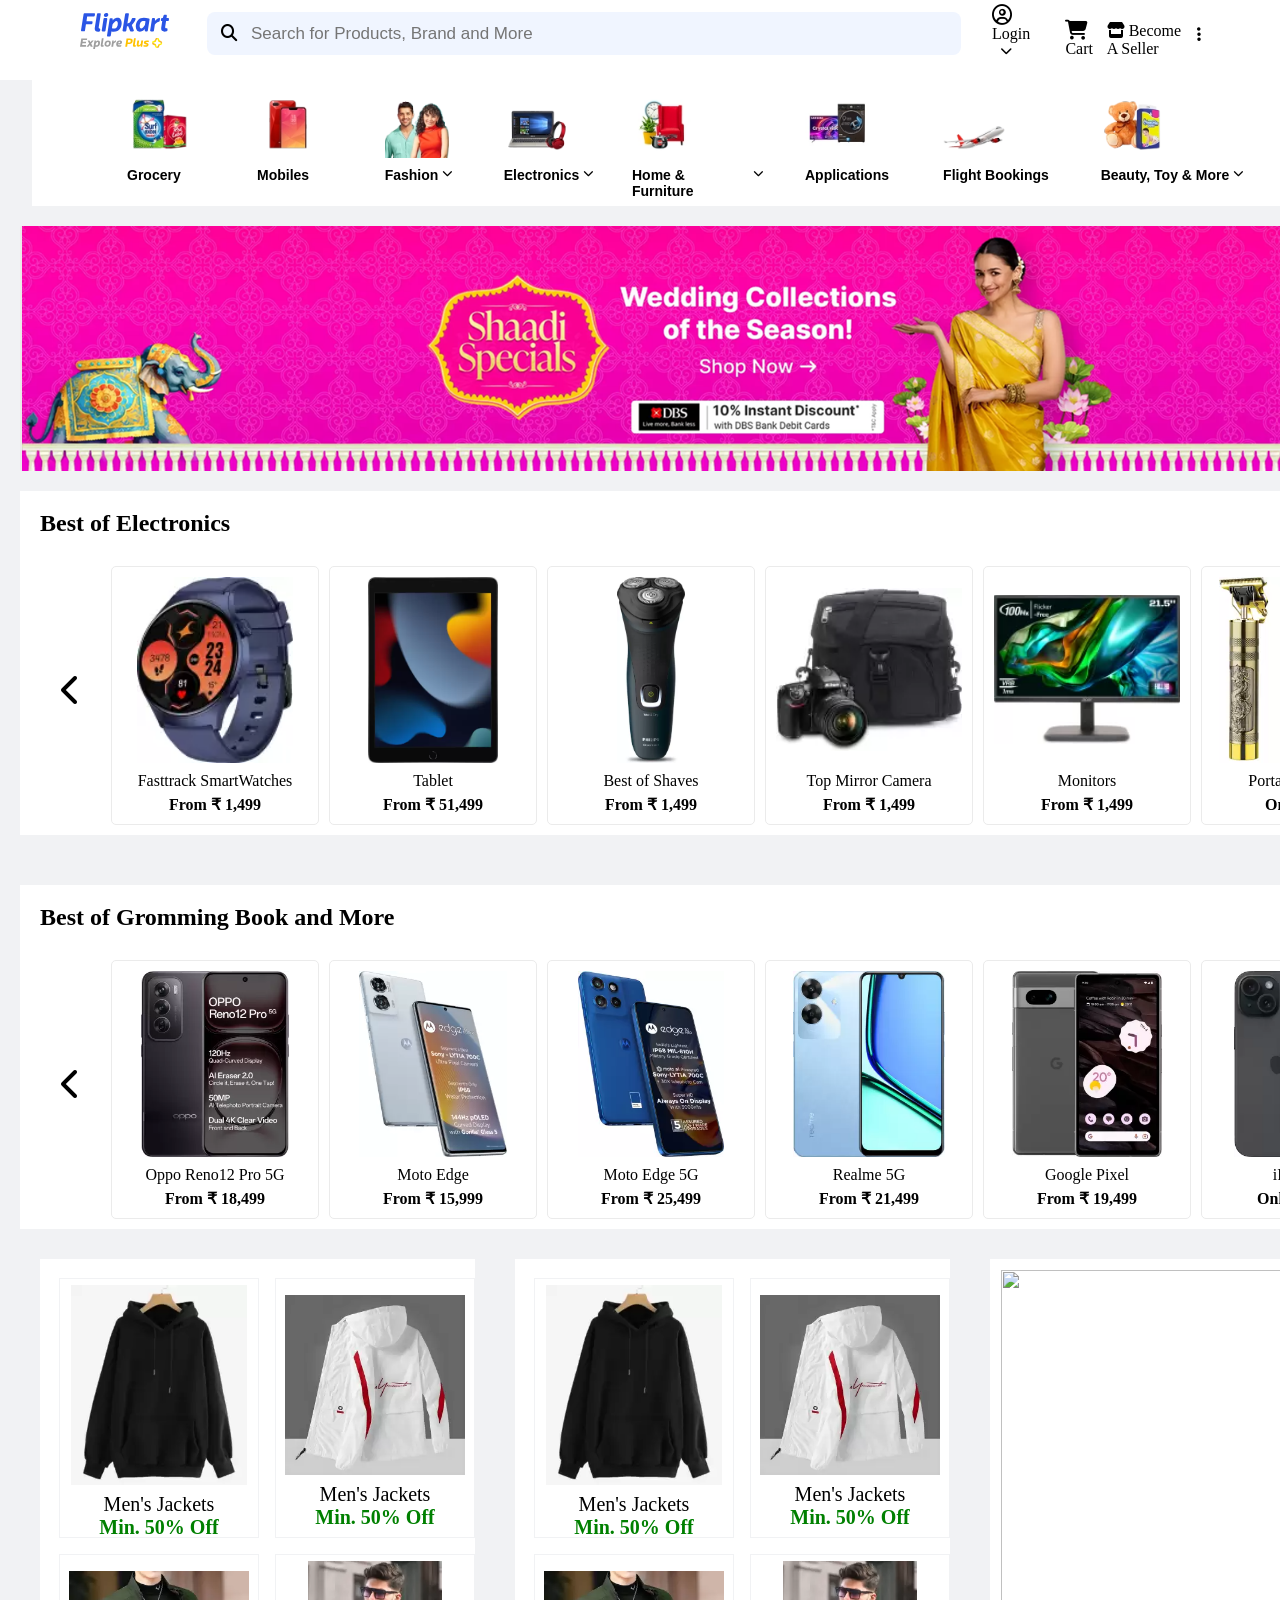
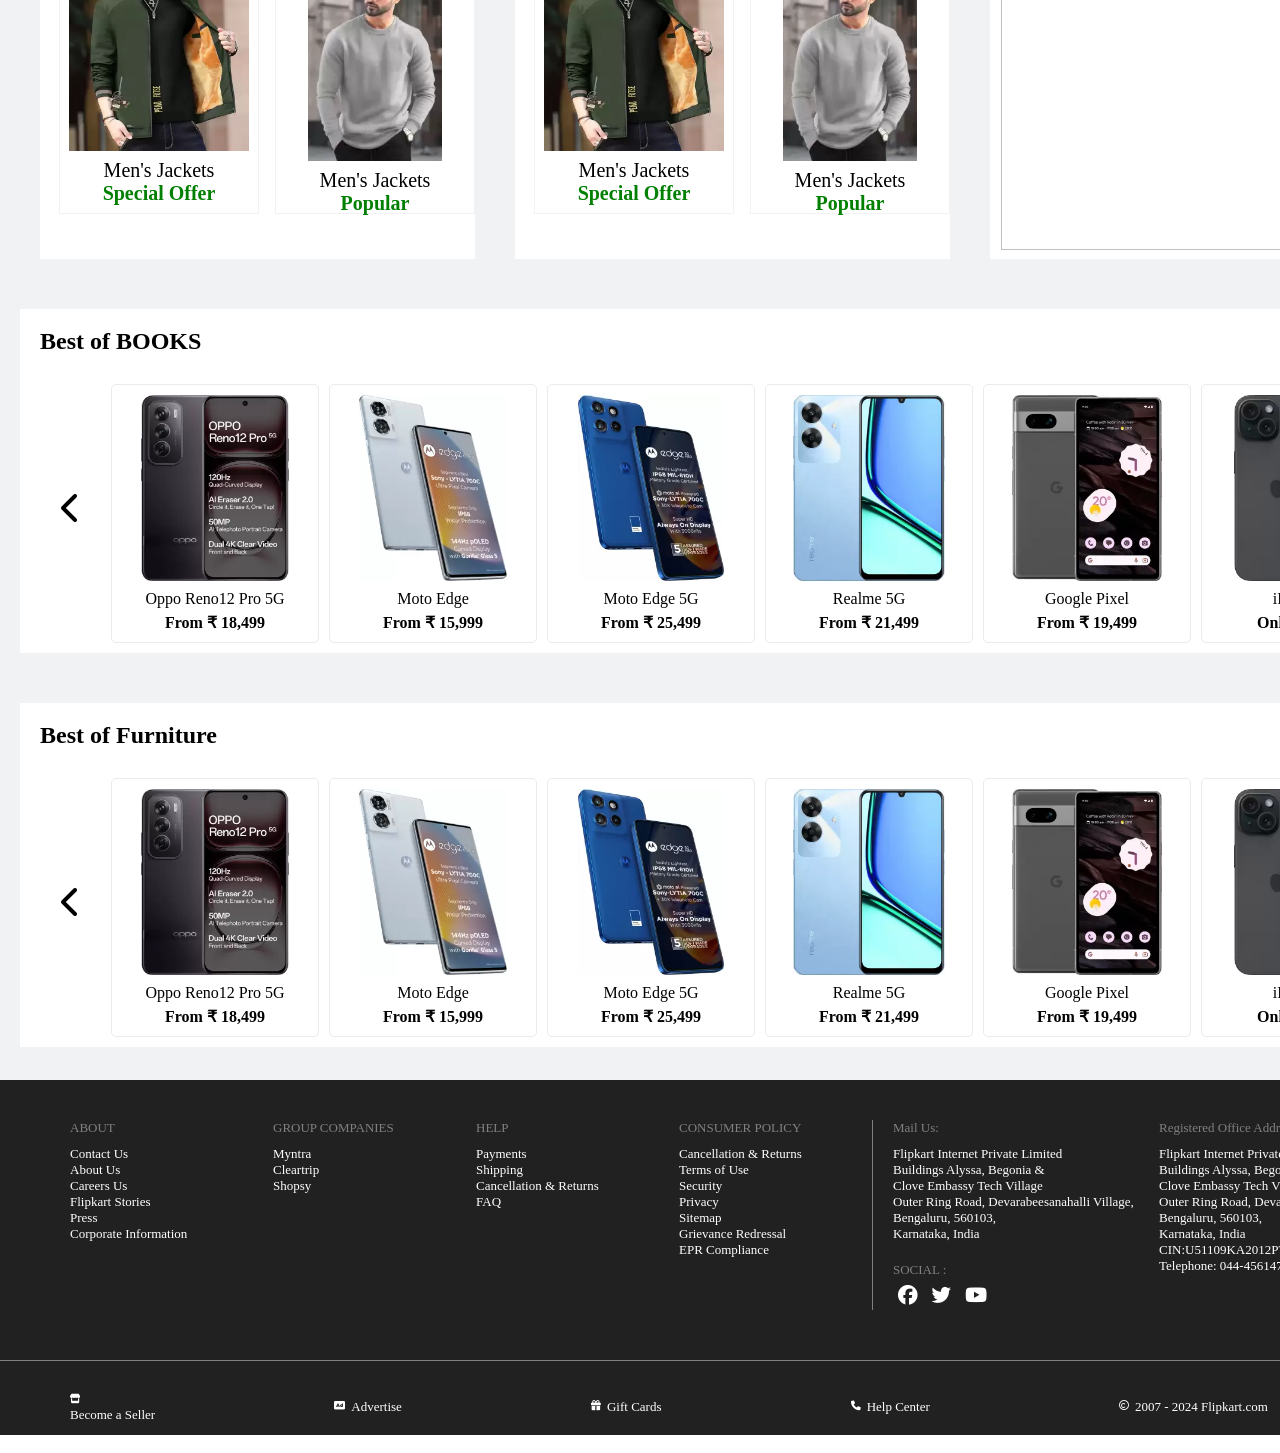
==== index.html @ 36adc791 "Initial commit" ====
<!DOCTYPE html>
<html lang="en">

<head>
    <meta charset="UTF-8">
    <meta name="author" content="PRAJWAL LANJEWAR">
    <meta name="description" content="FLIPKART CLONE">
    <meta name="keywords" content="HTML, CSS, JavaScript">
    <meta name="viewport" content="width=device-width, initial-scale=1.0">

    <link rel="stylesheet" href="https://cdnjs.cloudflare.com/ajax/libs/font-awesome/6.5.1/css/all.min.css"
        integrity="sha512-DTOQO9RWCH3ppGqcWaEA1BIZOC6xxalwEsw9c2QQeAIftl+Vegovlnee1c9QX4TctnWMn13TZye+giMm8e2LwA=="
        crossorigin="anonymous" referrerpolicy="no-referrer" />



    <link rel="icon" href="img/flipkart-round-logo-icon-transparent.png" type="image/x-icon">
    <link rel="stylesheet" href="style.css">
    <title>Online Shopping Site for Mobiles, Electronics, Furniture, Grocery, Lifestyle, Books &amp; More. Best Offers!
    </title>
</head>

<body>
    <!-- HEADER  -->
    <header>
        <div class="nav-bar">
            <div class="nav-bar1">
                <a href="index.html"><img src="img/nav-bar1.svg" alt=""></a>
            </div>
            <div class="nav-search">
                <button><i class="fa-solid fa-magnifying-glass fa-lg"></i></button>
                <input id="nav-search-bar" type="text" placeholder="Search for Products, Brand and More "></input>
            </div>

            <div class="nav-login">
                
                <a href="Login.html"><i class="fa-regular fa-circle-user fa-lg" style="
                    margin: 0PX 8PX 0PX 0PX;"></i>
                Login
                <i class="fa-solid fa-chevron-down fa-xs" style="
                    margin: 0PX 0PX 0PX 8PX; "></i></a>
                    
            </div>
            <div class="nav-cart">
                
                <a href="cart.html"><i class="fa-solid fa-cart-shopping fa-lg"></i>Cart</a>
            </div>
            <div class="nav-seller">
                <a href="seller.html"><i class="fa-solid fa-store"></i>
                Become A Seller</a>
            </div>
            <div class="nav-ellipsis-vertical">
                <i class="fa-solid fa-ellipsis-vertical"></i>

            </div>
        </div>
    </header>

    <!-- MAIN -->
    <main id="main-class">

        <div class="main-items">
            <div class="main-item-list">
                <a href="grocery.html">
                <img src="img/main-item1.png" id="main-item-list1">
                <div>Grocery
                </div></a>
            </div>
            <div class="main-item-list" id="main-item-list2">
                <a href="mobiles.html">
                <img src="img/main-item2.png" alt="">
                <div>Mobiles
                </div>
            </a>
            </div>
            <div class="main-item-list" id="main-item-list3">
                <a href="Fashion.html">
                <img src="img/main-item3.png" alt="">
                <div>Fashion
                    <i class="fa-solid fa-chevron-down fa-xs" style="margin-top: 7px; padding-left: 4px;"></i>
                </div>
                </a>
            </div>
            <div class="main-item-list" id="main-item-list4">
                <a href="electronics.html">
                <img src="img/main-item4.png" alt="">
                <div>Electronics
                    <i class="fa-solid fa-chevron-down fa-xs" style="margin-top: 7px; padding-left: 4px;"></i>
                </div></a>
            </div>
            <div class="main-item-list" id="main-item-list5">
                <a href="homeandfurniture.html">
                <img src="img/main-item5.png" alt="">
                <div> Home & Furniture
                    <i class="fa-solid fa-chevron-down fa-xs" style="margin-top: 7px; padding-left: 3px;"></i>
                </div></a>
            </div>
            <div class="main-item-list" id="main-item-list6">
                <a href="applications.html">
                <img src="img/main-item6.png" alt="">
                <div>Applications
                </div></a>
            </div>
            <div class="main-item-list" id="main-item-list7">
                <a href="flightbooking.html">
                <img src="img/main-item7.png" alt="">
                <div>Flight Bookings
                </div></a>
            </div>
            <div class="main-item-list" id="main-item-list8">
                <a href="beautytoyandmore.html">
                <img src="img/main-item8.png" alt="">
                <div>Beauty, Toy & More
                    <i class="fa-solid fa-chevron-down fa-xs" style="margin-top: 7px; padding-left: 4px;"></i>
                </div></a>
            </div>
            <div class="main-item-list" id="main-item-list9">
                <a href="twowheeler.html">
                <img src="img/main-item9.png" alt="">
                <div>Two Wheeler
                    <i class="fa-solid fa-chevron-down fa-xs" style="margin-top: 7px; padding-left: 4px;"></i>
                </div></a>
            </div>
        </div>


        <!-- IMAGE CAROUSEL -->

        <div class="image-Carousel">
            <div id="image-left">
                <!-- <i class="fa-solid fa-chevron-left fa-2xl" style=" margin: 115px 5px 5px 5px ;"></i> -->

            </div> <img src="img/Carousel1.png" alt="" id="Carousel1">
            <!-- <img src="img/Carousel2.png" alt="" id="Carousel2"> -->
            <!-- <img src="img/Carousel3.png" alt="" id="Carousel3"> -->
            <div id="image-right">
                <!-- <i class="fa-solid fa-chevron-right fa-2xl" style=" margin: 115px 5px 5px 5px ;"></i> -->
            </div>

        </div>


        <!-- BEST OF ELECTRONICS -->

        <div class="electronics">
            <h2>Best of Electronics</h2>
        </div>


        <div class="electronics-items">

            <div>
                <i class="fa-solid fa-chevron-left fa-2xl" style=" margin: 15px 25px 25px 25px ;"></i>
            </div>
            <div class="item">
                <div><img src="img/electronics1.png" alt=""></div>
                <div class="item-text1">Fasttrack SmartWatches</div>
                <div class="item-text2">From &#8377; 1,499</div>
            </div>

            <div class="item">
                <div><img src="img/electronics2.png" alt=""></div>
                <div class="item-text1">Tablet</div>
                <div class="item-text2">From &#8377; 51,499</div>
            </div>

            <div class="item">
                <div><img src="img/electronics3.png" alt=""></div>
                <div class="item-text1">Best of Shaves</div>
                <div class="item-text2">From &#8377; 1,499</div>
            </div>

            <div class="item">
                <div><img src="img/electronics4.png" alt=""></div>
                <div class="item-text1">Top Mirror Camera</div>
                <div class="item-text2">From &#8377; 1,499</div>
            </div>

            <div class="item">
                <div><img src="img/electronics5.png" alt=""></div>
                <div class="item-text1">Monitors</div>
                <div class="item-text2">From &#8377; 1,499</div>
            </div>

            <div class="item">
                <div><img src="img/electronics6.png" alt=""></div>
                <div class="item-text1">Portable Trimmer</div>
                <div class="item-text2">Only &#8377; 4,99</div>
            </div>


            <div>
                <i class="fa-solid fa-chevron-right fa-2xl" style=" margin: 15px 25px 25px 25px ;"></i>
            </div>

        </div>


        <div class="electronics-items-space">

        </div>



        <!-- BEST OF Gromming Book and More -->

        <div class="electronics">
            <h2>Best of Gromming Book and More</h2>
        </div>


        <div class="electronics-items">

            <div>
                <i class="fa-solid fa-chevron-left fa-2xl" style=" margin: 15px 25px 25px 25px ;"></i>
            </div>
            <div class="item">
                <div><img src="img/phone (1).png" alt=""></div>
                <div class="item-text1">Oppo Reno12 Pro 5G</div>
                <div class="item-text2">From &#8377; 18,499</div>
            </div>

            <div class="item">
                <div><img src="img/phone (2).png" alt=""></div>
                <div class="item-text1">Moto Edge</div>
                <div class="item-text2">From &#8377; 15,999</div>
            </div>

            <div class="item">
                <div><img src="img/phone (3).png" alt=""></div>
                <div class="item-text1">Moto Edge 5G</div>
                <div class="item-text2">From &#8377; 25,499</div>
            </div>

            <div class="item">
                <div><img src="img/phone (4).png" alt=""></div>
                <div class="item-text1">Realme 5G</div>
                <div class="item-text2">From &#8377; 21,499</div>
            </div>

            <div class="item">
                <div><img src="img/phone (5).png" alt=""></div>
                <div class="item-text1">Google Pixel</div>
                <div class="item-text2">From &#8377; 19,499</div>
            </div>

            <div class="item">
                <div><img src="img/phone (6).png" alt=""></div>
                <div class="item-text1">iPhone 15</div>
                <div class="item-text2">Only &#8377; 89,999</div>
            </div>


            <div>
                <i class="fa-solid fa-chevron-right fa-2xl" style=" margin: 15px 25px 25px 25px ;"></i>
            </div>

        </div>


        <div class="electronics-items-space"></div>



        <div class="container-three">
            <div class="inner-three">
                <div class="inner-inner">
                    <img src="img/jacket1.png" alt="">
                    <div>Men's Jackets</div>
                    <div class="inner-green">Min. 50% Off</div>
                </div>
                <div class="inner-inner">
                    <img src="img/jacket2.png" alt="">
                    <div>Men's Jackets</div>
                    <div class="inner-green">Special Offer</div>
                </div>
                <div class="inner-inner">
                    <img src="img/jacket3.png" alt="">
                    <div>Men's Jackets</div>
                    <div class="inner-green">Min. 50% Off</div>
                </div>
                <div class="inner-inner">
                    <img src="img/jacket4.png" alt="">
                    <div>Men's Jackets</div>
                    <div class="inner-green">Popular</div>
                </div>
            </div>

            <div class="inner-three">
                <div class="inner-inner">
                    <img src="img/jacket1.png" alt="">
                    <div>Men's Jackets</div>
                    <div class="inner-green">Min. 50% Off</div>
                </div>
                <div class="inner-inner">
                    <img src="img/jacket2.png" alt="">
                    <div>Men's Jackets</div>
                    <div class="inner-green">Special Offer</div>
                </div>
                <div class="inner-inner">
                    <img src="img/jacket3.png" alt="">
                    <div>Men's Jackets</div>
                    <div class="inner-green">Min. 50% Off</div>
                </div>
                <div class="inner-inner">
                    <img src="img/jacket4.png" alt="">
                    <div>Men's Jackets</div>
                    <div class="inner-green">Popular</div>
                </div>

            </div>
            <div class="inner-three">
                <div class="inner-sidebar">
                    <img src="img/furniture.png" alt="">
                </div>
            </div>
        </div>



        <div class="electronics-items-space"></div>


        <!-- BEST OF BOOKS -->

        <div class="electronics">
            <h2>Best of BOOKS</h2>
        </div>


        <div class="electronics-items">

            <div>
                <i class="fa-solid fa-chevron-left fa-2xl" style=" margin: 15px 25px 25px 25px ;"></i>
            </div>
            <div class="item">
                <div><img src="img/phone (1).png" alt=""></div>
                <div class="item-text1">Oppo Reno12 Pro 5G</div>
                <div class="item-text2">From &#8377; 18,499</div>
            </div>

            <div class="item">
                <div><img src="img/phone (2).png" alt=""></div>
                <div class="item-text1">Moto Edge</div>
                <div class="item-text2">From &#8377; 15,999</div>
            </div>

            <div class="item">
                <div><img src="img/phone (3).png" alt=""></div>
                <div class="item-text1">Moto Edge 5G</div>
                <div class="item-text2">From &#8377; 25,499</div>
            </div>

            <div class="item">
                <div><img src="img/phone (4).png" alt=""></div>
                <div class="item-text1">Realme 5G</div>
                <div class="item-text2">From &#8377; 21,499</div>
            </div>

            <div class="item">
                <div><img src="img/phone (5).png" alt=""></div>
                <div class="item-text1">Google Pixel</div>
                <div class="item-text2">From &#8377; 19,499</div>
            </div>

            <div class="item">
                <div><img src="img/phone (6).png" alt=""></div>
                <div class="item-text1">iPhone 15</div>
                <div class="item-text2">Only &#8377; 89,999</div>
            </div>


            <div>
                <i class="fa-solid fa-chevron-right fa-2xl" style=" margin: 15px 25px 25px 25px ;"></i>
            </div>

        </div>

        <div class="electronics-items-space"></div>


        <!-- BEST OF Furniture -->

        <div class="electronics">
            <h2>Best of Furniture</h2>
        </div>


        <div class="electronics-items">

            <div>
                <i class="fa-solid fa-chevron-left fa-2xl" style=" margin: 15px 25px 25px 25px ;"></i>
            </div>
            <div class="item">
                <div><img src="img/phone (1).png" alt=""></div>
                <div class="item-text1">Oppo Reno12 Pro 5G</div>
                <div class="item-text2">From &#8377; 18,499</div>
            </div>

            <div class="item">
                <div><img src="img/phone (2).png" alt=""></div>
                <div class="item-text1">Moto Edge</div>
                <div class="item-text2">From &#8377; 15,999</div>
            </div>

            <div class="item">
                <div><img src="img/phone (3).png" alt=""></div>
                <div class="item-text1">Moto Edge 5G</div>
                <div class="item-text2">From &#8377; 25,499</div>
            </div>

            <div class="item">
                <div><img src="img/phone (4).png" alt=""></div>
                <div class="item-text1">Realme 5G</div>
                <div class="item-text2">From &#8377; 21,499</div>
            </div>

            <div class="item">
                <div><img src="img/phone (5).png" alt=""></div>
                <div class="item-text1">Google Pixel</div>
                <div class="item-text2">From &#8377; 19,499</div>
            </div>

            <div class="item">
                <div><img src="img/phone (6).png" alt=""></div>
                <div class="item-text1">iPhone 15</div>
                <div class="item-text2">Only &#8377; 89,999</div>
            </div>


            <div>
                <i class="fa-solid fa-chevron-right fa-2xl" style=" margin: 15px 25px 25px 25px ;"></i>
            </div>

        </div>





    </main>


    <!-- FOOTER -->
    <footer>


        <div class="footer-first">
            <div class="footer-block">
                <p>ABOUT</p>
                <li> </li>
                <li>Contact Us</li>
                <li>About Us</li>
                <li>Careers Us</li>
                <li>Flipkart Stories</li>
                <li>Press</li>
                <li>Corporate Information</li>
            </div>
            <div class="footer-block">
                <P>GROUP COMPANIES</P>
                <li>Myntra</li>
                <li>Cleartrip</li>
                <li>Shopsy</li>
            </div>
            <div class="footer-block">
                <P>HELP</P>
                <li>Payments</li>
                <li>Shipping</li>
                <li>Cancellation & Returns</li>
                <li>FAQ</li>
            </div>
            <div class="footer-block">
                <P>CONSUMER POLICY</P>
                <li>Cancellation & Returns</li>
                <li>Terms of Use</li>
                <li>Security</li>
                <li>Privacy</li>
                <li>Sitemap</li>
                <li>Grievance Redressal</li>
                <li>EPR Compliance</li>
            </div>
            <div class="footer-block2" id="horizontal-line">
                <P>Mail Us:</P>
                <li>Flipkart Internet Private Limited</li>
                <li>Buildings Alyssa, Begonia &</li>
                <li>Clove Embassy Tech Village</li>
                <li>Outer Ring Road, Devarabeesanahalli Village,</li>
                <li>Bengaluru, 560103,</li>
                <li>Karnataka, India</li>

                <div class="footer-social">
                    <p>SOCIAL :</p>
                    <i class="fa-brands fa-facebook fa-xl"></i>
                    <i class="fa-brands fa-twitter fa-xl"></i>
                    <i class="fa-brands fa-youtube fa-xl"></i>
                </div>
            </div>
            <div class="footer-block2">
                <P>Registered Office Address:</P>
                <li>Flipkart Internet Private Limited</li>
                <li>Buildings Alyssa, Begonia &</li>
                <li>Clove Embassy Tech Village</li>
                <li>Outer Ring Road, Devarabeesanahalli Village,</li>
                <li>Bengaluru, 560103,</li>
                <li>Karnataka, India</li>
                <li>CIN:U51109KA2012PTC066107</li>
                <li>Telephone: 044-45614700/044-67415800</li>
            </div>



        </div>

        <div class="footer-second">
            <div class="second-block">
                <a href="seller.html">
                <i class="fa-solid fa-store fa-xs" style="color: white;"></i>
                <p style="color: white;">Become a Seller</p></a>
            </div>
            <div class="second-block">
                <i class="fa-solid fa-rectangle-ad fa-xs"></i>
                <p>Advertise</p>
            </div>
            <div class="second-block">
                <i class="fa-solid fa-gift fa-xs"></i>
                <p>Gift Cards</p>
            </div>
            <div class="second-block">
                <i class="fa-solid fa-phone fa-xs"></i>
                <p>Help Center</p>
            </div>
            <div class="second-block">
                <i class="fa-regular fa-copyright fa-xs"></i>
                <p>2007 - 2024 Flipkart.com</p>
            </div>
            <div class="second-block"></div>
        </div>
    </footer>
</body>

</html>
---- style.css ----
* {
    margin: 0px;
    padding: 0px;
    box-sizing: border-box;

}

* a{
    text-decoration: none;
    color: black;

}


.nav-bar {
    background-color: white;
    height: 67px;
    width: 100%;
    display: flex;
    align-items: center;
    padding: 12px 65px 12px 12px;
    top: 0px;
    /* justify-content: space-between; */
    font: 16px;
    position: fixed;
}

.nav-bar1 {
    width: 160px;
    height: 45px;
    margin-right: 36px;
    
}

.fa-solid fa-magnifying-glass {
    height: 44px;
    width: 44px;
}

.nav-search {
    display: flex;
    align-items: center;
    justify-content: center;
    height: 43px;
    /* padding-left: 12px; */
    background-color: #f0f5ff;
    border-radius: 8px;
}

.nav-search input {
    border: 1px solid transparent;
    background-color: transparent;
    outline: none;
    border:none;
}

.nav-search button {
    padding: 8px 8px 8px 8px;
    height: 40px;
    width: 44px;
    background-color: transparent;
    border: 1px solid transparent;
}

#nav-search-bar {
    width: 710px;
    height: 40px;
    font-size: 17px;
}

.nav-login {
    display: flex;
    align-items: center;
    border: 1px solid transparent;
    box-sizing: border-box;
    padding: 0px 20px;
    font: 16px inter-regular;
    width: 150px;
    height: 40px;
    margin: 10px;
}

.nav-cart {
    width: 105px;
    height: 24px;
}

.nav-seller {
    width: 195px;
    height: 24px;
}

.nav-ellipsis-vertical {
    width: 81px;
    height: 41px;
    display: flex;
    align-items: center;
    justify-content: center;
}


#main-class {
    background-color: #f1f2f4;
    position: inherit;
    margin-top: 0px;
    padding-left: 20px;
    padding-right: 20px;
    height: 2600px;
}

.main-items {
    background-color: white;
    width: 1455px;
    
    height: 126px;
    margin: 80px 12px 12px 12px;
    padding-top: auto;
    border: 1px solid transparent;
    display: flex;
    align-items: center;
    justify-content: center;
}

.main-item-list {
    width: 130px;
    height: 126px;
    padding: 14px 14px 14px 22px;

    display: flex;
    flex-direction: column;
    align-items: center;

}

#main-item-list5,
#main-item-list7,
#main-item-list9 {
    width: 168px;
    height: 126px;

}

#main-item-list8 {
    width: 185px;
    height: 126px;

}

.main-item-list img {
    width: 64px;
    height: 64px;
}

.main-item-list div {
    margin-top: 5px;
    display: flex;
    font-size: 14px;
    font-weight: bold;
    font-family: Arial, Helvetica, sans-serif;
}


.image-Carousel {
    margin-top: 20px;
    width: 1455px;
    height: 245px;
    display: flex;
}

.image-Carousel #image-left {
    border-radius: 15px 0px 0px 15px;
    border: 1px solid #ebebeb;
}

.image-Carousel #image-right {
    border-radius: 0px 15px 15px 0px;
    border: 1px solid #ebebeb;
}


.electronics {
    width: 1480px;
    height: 64px;
    display: flex;
    align-items: center;
    font-weight: bold;
    background-color: white;
    padding: 10px 10px 10px 20px;
    margin-top: 20px;
}

.electronics-items {
    width: 1480px;
    height: 280px;
    display: flex;
    align-items: center;
    justify-content: center;
    background-color: white;
}

.electronics-items img {
    width: 186px;
    height: 186px;
    object-fit: contain;
}

.item {
    display: flex;
    flex-direction: column;
    margin: 5px;
    border: 1px solid #ebebeb;
    border-radius: 5px;
    padding: 10px;
    align-items: center;
    justify-content: center;
}

.electronics-sidebar {
    display: flex;
    width: 237px;
    height: 360px;
}

.item>.item-text1 {
    margin-top: 5px;
}

.item>.item-text2 {
    margin-top: 5px;
    font-weight: bold;
}

.electronics-items-space {
    height: 30px;
    border: 1px solid transparent;
}




.container-three {
    width: 1480px;
    height: 600px;
    display: flex;
    align-items: center;
    justify-content: center;

}

.container-three>.inner-three {
    display: flex;
    width: 490px;
    height: 600px;
    border: 1px solid white;
    background-color: white;
    margin: 20px;
    padding: 10px;
    flex-direction: column;
    flex-wrap: wrap;
}

.container-three>.inner-three>.inner-inner {
    display: flex;
    flex-direction: column;
    width: 200px;
    height: 260px;
    /* background-color: black; */
    border: 1px solid #f1f2f4;
    margin: 8px;
    justify-content: center;
    align-items: center;
    font-size: 20px;
    padding: 10px;
}

.container-three>.inner-three>.inner-inner>img {
    display: flex;
    width: 180px;
    height: 200px;
    /* background-color: black; */
    /* border: 1px solid white; */
    margin: 8px;

    object-fit: contain;
}

.container-three>.inner-three>.inner-inner>.inner-green {
    color: green;
    font-weight: bold;
}

.inner-three>.inner-sidebar {
    width: 490px;
    height: 600px;
}

.inner-three>.inner-sidebar>img {
    width: 470px;
    height: 580px;
    object-fit: cover;
}


footer {
    height: 355px;
    width: 1521px;
    background-color: #212121;
    color: white;
    font-size: 13px;
}

.footer-first {
    width: 1516px;
    height: 240px;
    padding: 40px 60px 0px 60px;
    display: flex;
}

.footer-first>.footer-block {
    width: 193px;
    height: 205px;
    margin-left: 10px;
}

.footer-first>.footer-block2 {
    width: 287px;
    height: 190px;

}

.footer-first>#horizontal-line {
    border-left: 0.8px solid grey;
    padding: 0px 0px 0px 20px;
}

.footer-first>.footer-block>P {
    COLOR: GRAY;
    margin-bottom: 10PX;
}

.footer-first>.footer-block2>P {
    COLOR: GRAY;
    margin-bottom: 10PX;
}

.footer-first>.footer-block>li {
    list-style-type: none;
}

.footer-first>.footer-block2>li {
    list-style-type: none;
}

.footer-first>.footer-block2>.footer-social {
    margin: 20px 0px 0px 0px;
}

.footer-first>.footer-block2>.footer-social>P {
    COLOR: GRAY;
    margin-bottom: 10PX;
}

.footer-first>.footer-block2>.footer-social>i {

    padding: 5PX;
}

.footer-second {
    margin-top: 40px;
    border-top: 1px solid grey;

    padding: 30px 70px 30px 70px;
    display: flex;
    align-items: center;
    justify-content: space-between;

}

.footer-second>.second-block {
    display: flex;
}

.footer-second>.second-block>i {
    padding: 6px;
}

.footer-second>.second-block>p {

    margin-right: 10px;
}


.nav-login{
    transition: transform 2s;
}

.nav-login:hover{
    border-radius: 10px;
    background-color: #2874f0;
    color: white;
    margin: 10px;
}


/* IMAGE Carousel */

#Carousel2{
    display: none;
}
#Carousel3{
    display: none;
}
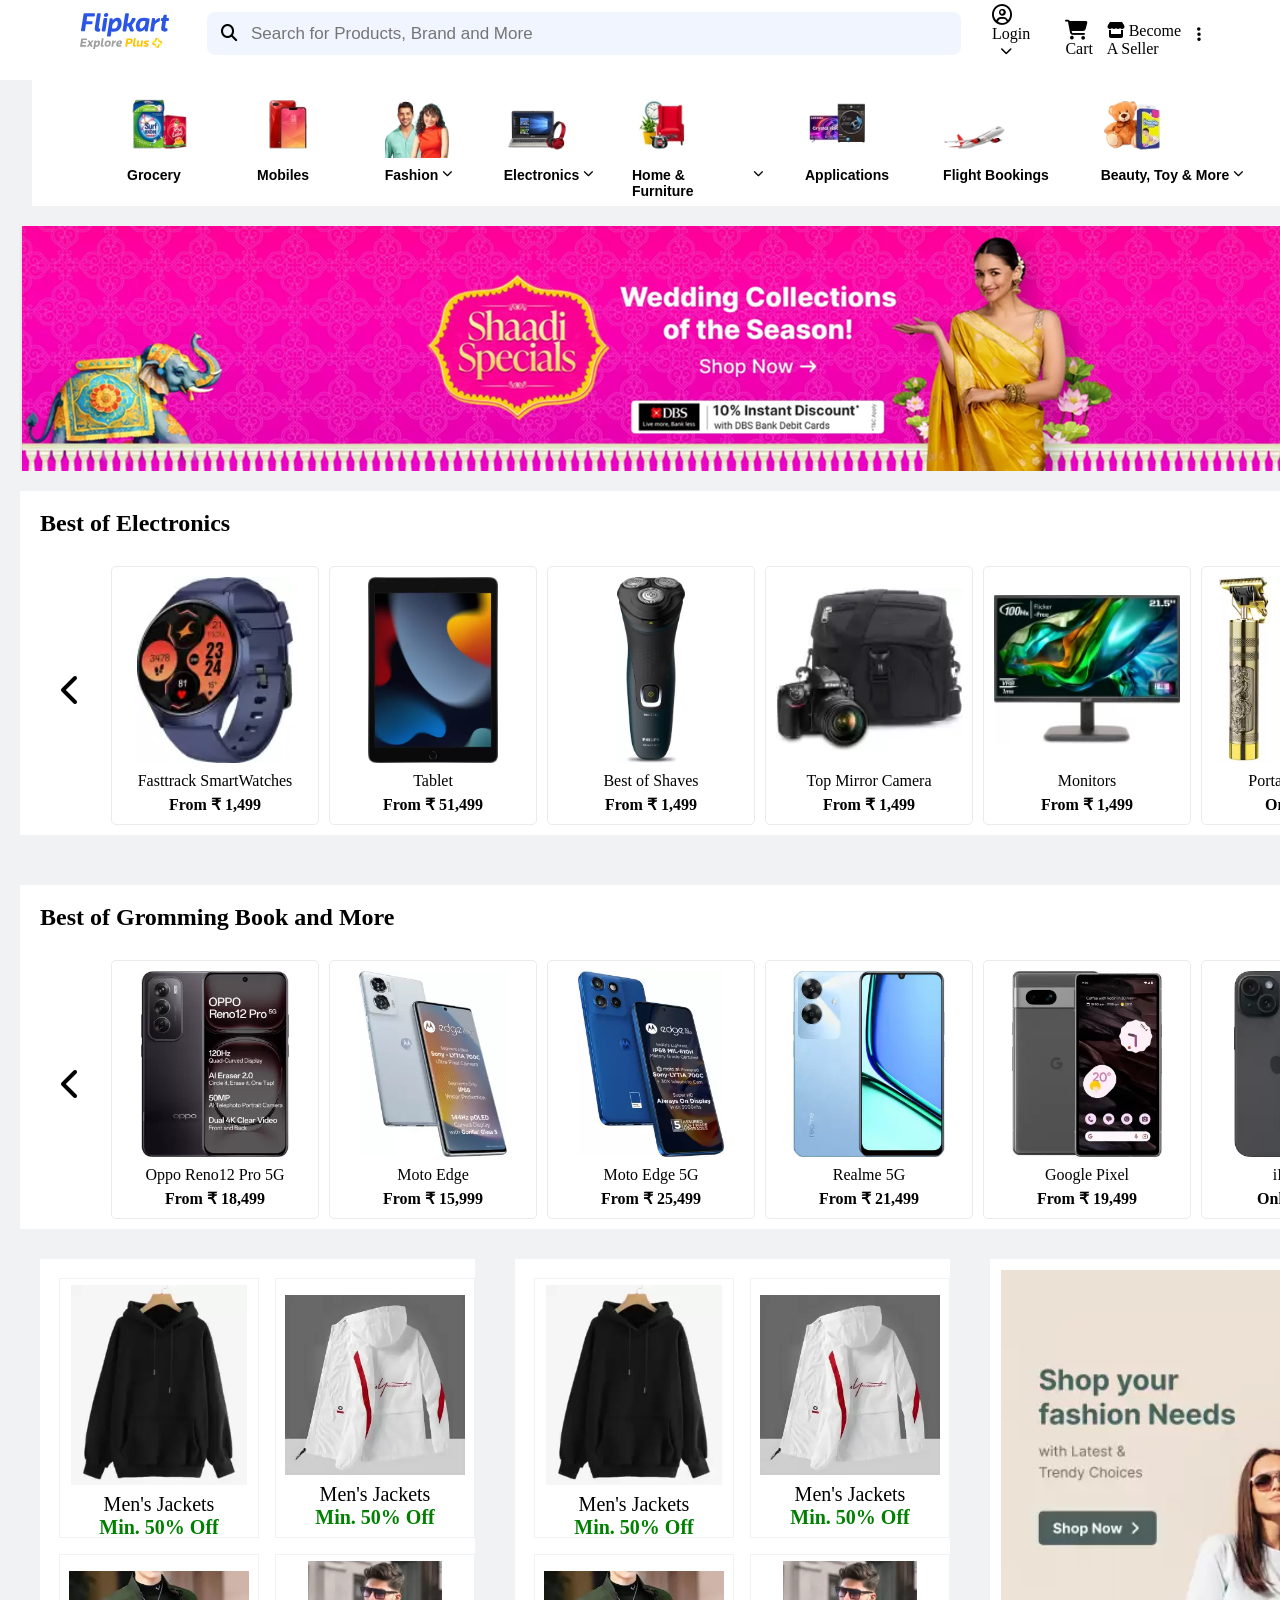
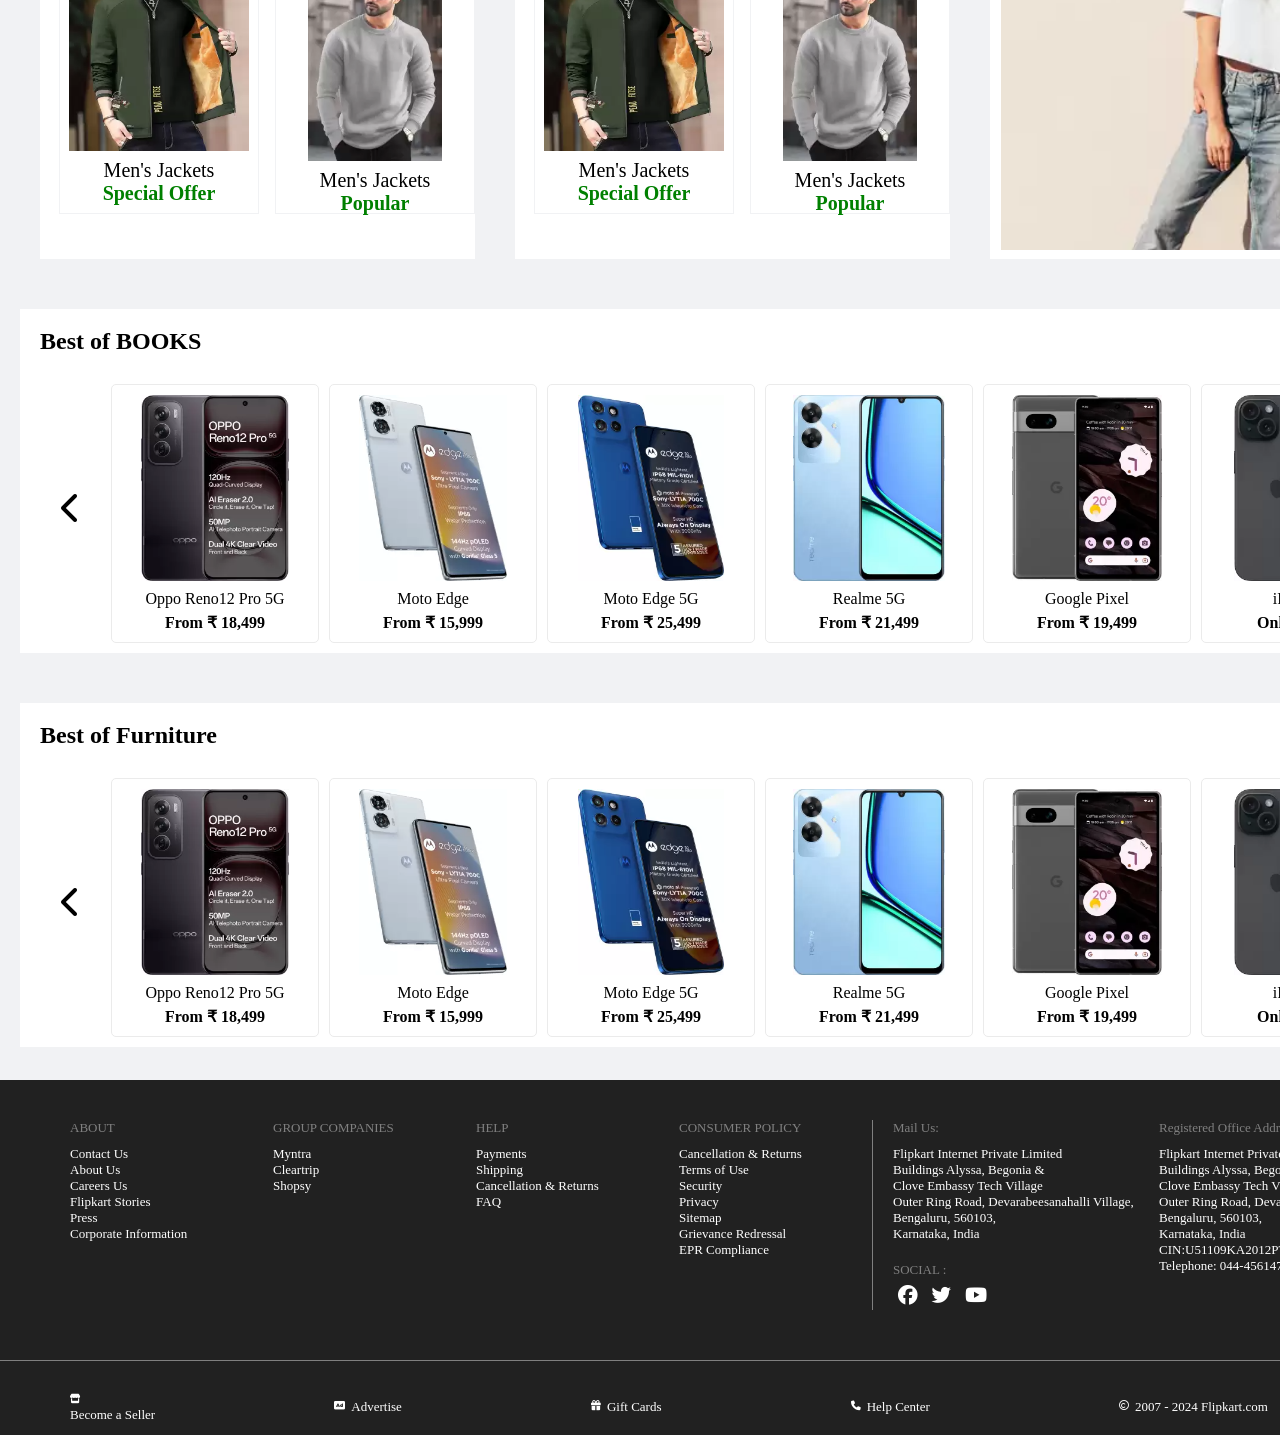
==== commit 6cbce1ff: "Update index.html" ====
--- a/index.html
+++ b/index.html
@@ -34,7 +34,7 @@
 
             <div class="nav-login">
                 
-                <a href="Login.html"><i class="fa-regular fa-circle-user fa-lg" style="
+                <a href="/login.html"><i class="fa-regular fa-circle-user fa-lg" style="
                     margin: 0PX 8PX 0PX 0PX;"></i>
                 Login
                 <i class="fa-solid fa-chevron-down fa-xs" style="
@@ -538,4 +538,4 @@
     </footer>
 </body>
 
-</html>+</html>
